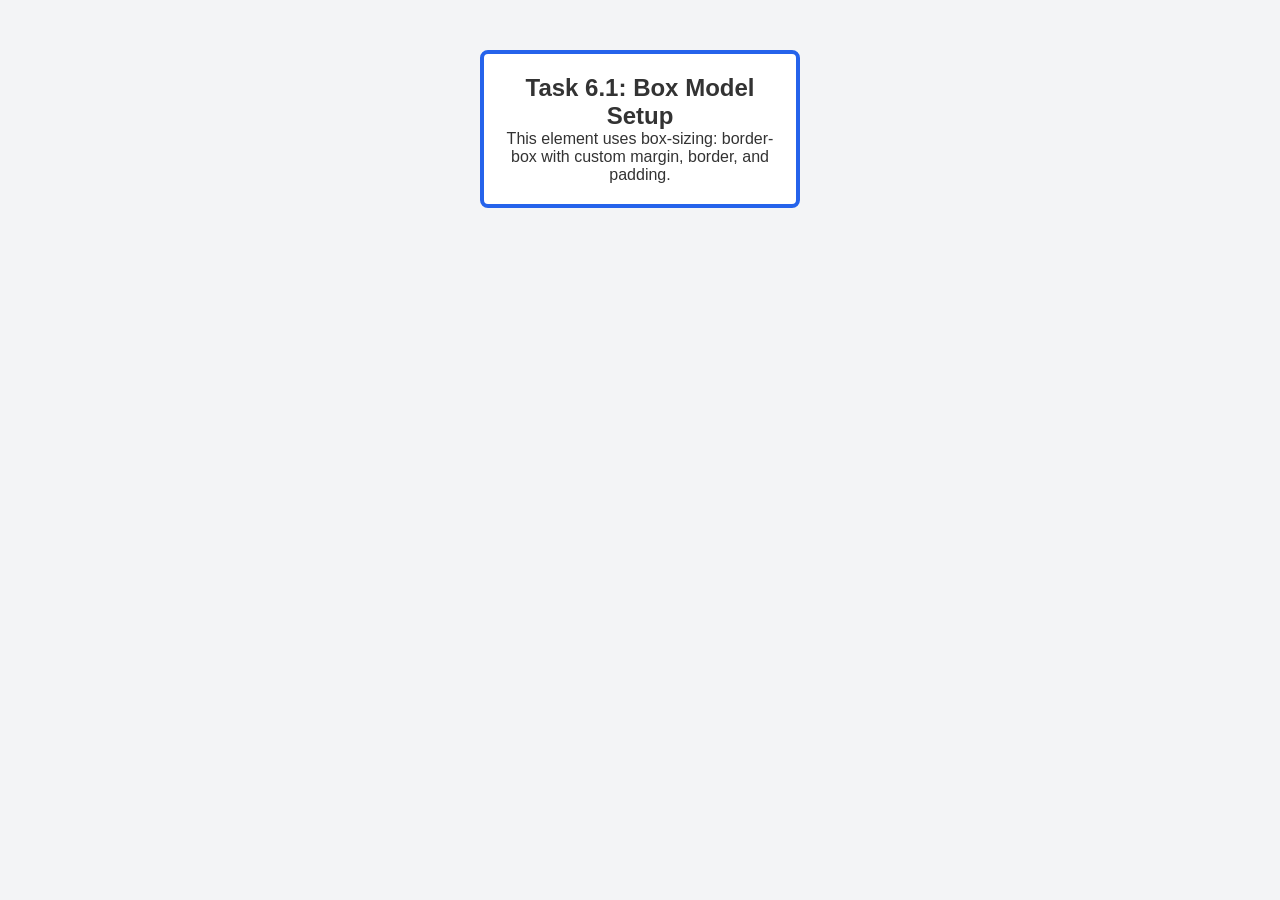
==== week6/index.html @ e03bd0a2 "Task 6.1: Implement box-sizing border-box reset with custom padding, border, and margin" ====
<!DOCTYPE html>
<html lang="en">

<head>
    <meta charset="UTF-8">
    <meta name="viewport" content="width=device-width, initial-scale=1.0">
    <title>Week 6 Assignment</title>
    <link rel="stylesheet" href="style.css">
</head>

<body>

    <!-- Task 6.1: Box Model Test Element -->
    <div class="box-model-demo">
        <h2>Task 6.1: Box Model Setup</h2>
        <p>This element uses box-sizing: border-box with custom margin, border, and padding.</p>
    </div>

</body>

</html>
---- week6/style.css ----
/* Task 6.1: Universal Box-Sizing Reset */
*,
*::before,
*::after {
    box-sizing: border-box;
    margin: 0;
    padding: 0;
}

body {
    font-family: Arial, sans-serif;
    background-color: #f3f4f6;
    padding: 20px;
    color: #333;
}

/* Task 6.1: Box Model Demonstration */
.box-model-demo {
    width: 320px;
    padding: 20px;
    /* Padding */
    border: 4px solid #2563eb;
    /* Border */
    margin: 30px auto;
    /* Margin */
    background-color: #ffffff;
    border-radius: 8px;
    text-align: center;
}
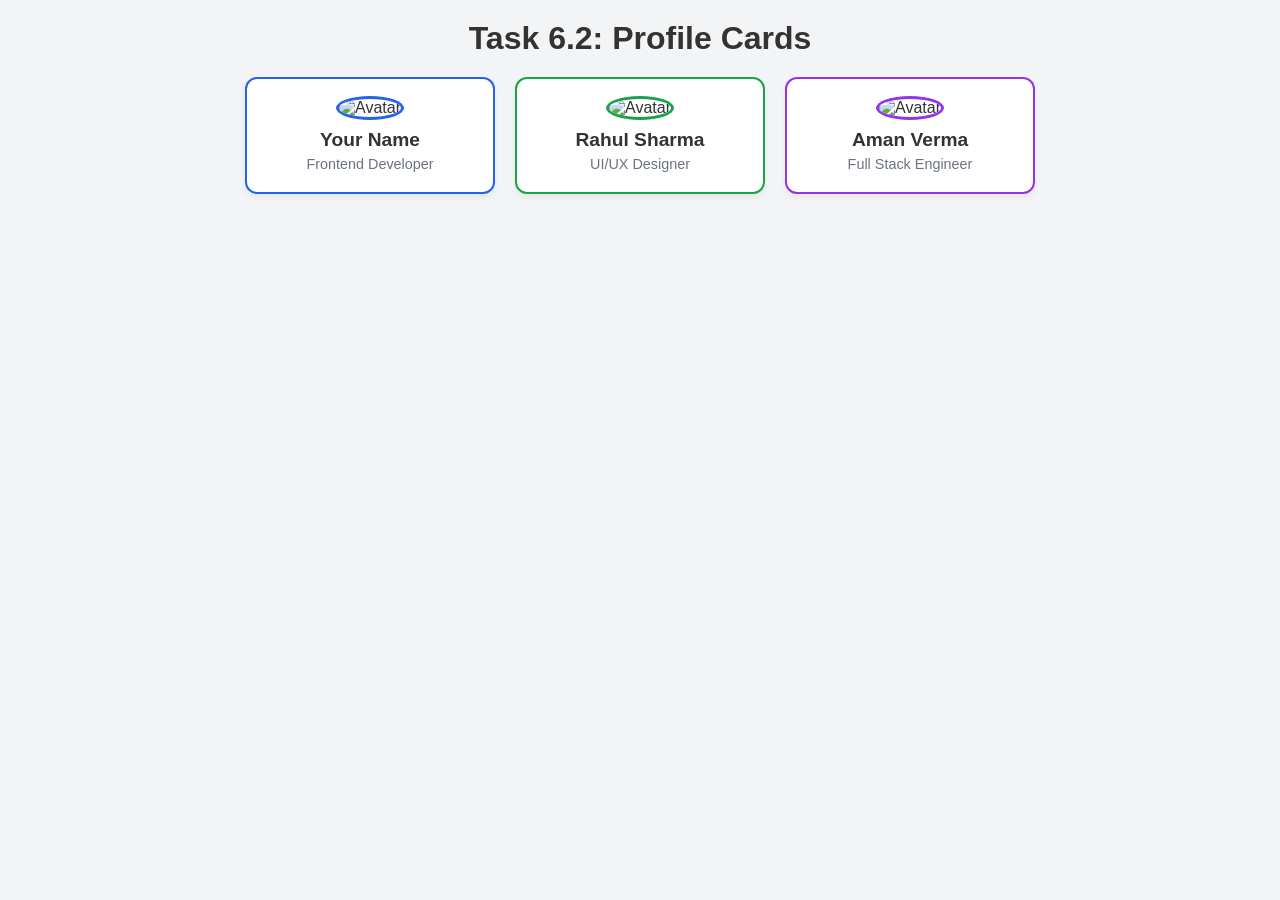
==== commit 128e33e4: "Task 6.2: Create profile cards with circle avatar, rounded corners, and 3 color variations" ====
--- a/week6/index.html
+++ b/week6/index.html
@@ -10,10 +10,29 @@
 
 <body>
 
-    <!-- Task 6.1: Box Model Test Element -->
-    <div class="box-model-demo">
-        <h2>Task 6.1: Box Model Setup</h2>
-        <p>This element uses box-sizing: border-box with custom margin, border, and padding.</p>
+    <h1 style="text-align: center; margin-bottom: 20px;">Task 6.2: Profile Cards</h1>
+
+    <div class="cards-container">
+        <!-- Card 1: Blue Version -->
+        <div class="profile-card card--blue">
+            <img src="https://via.placeholder.com/100" alt="Avatar" class="avatar">
+            <h3>Your Name</h3>
+            <p class="role">Frontend Developer</p>
+        </div>
+
+        <!-- Card 2: Green Version -->
+        <div class="profile-card card--green">
+            <img src="https://via.placeholder.com/100" alt="Avatar" class="avatar">
+            <h3>Rahul Sharma</h3>
+            <p class="role">UI/UX Designer</p>
+        </div>
+
+        <!-- Card 3: Purple Version -->
+        <div class="profile-card card--purple">
+            <img src="https://via.placeholder.com/100" alt="Avatar" class="avatar">
+            <h3>Aman Verma</h3>
+            <p class="role">Full Stack Engineer</p>
+        </div>
     </div>
 
 </body>
--- a/week6/style.css
+++ b/week6/style.css
@@ -14,16 +14,68 @@
     color: #333;
 }
 
-/* Task 6.1: Box Model Demonstration */
-.box-model-demo {
-    width: 320px;
+.cards-container {
+    display: flex;
+    justify-content: center;
+    gap: 20px;
+    flex-wrap: wrap;
+    margin-top: 20px;
+}
+
+/* Task 6.2: Card Component Base */
+.profile-card {
+    width: 250px;
     padding: 20px;
-    /* Padding */
-    border: 4px solid #2563eb;
-    /* Border */
-    margin: 30px auto;
-    /* Margin */
+    border-width: 2px;
+    border-style: solid;
+    border-radius: 12px;
+    /* Round corners */
     background-color: #ffffff;
-    border-radius: 8px;
     text-align: center;
+    box-shadow: 0 4px 6px rgba(0, 0, 0, 0.05);
+}
+
+/* Circle Avatar */
+.avatar {
+    width: 90px;
+    height: 90px;
+    border-radius: 50%;
+    /* Perfect circle avatar */
+    object-fit: cover;
+    margin-bottom: 12px;
+}
+
+.profile-card h3 {
+    margin-bottom: 5px;
+    font-size: 1.2rem;
+}
+
+.profile-card .role {
+    font-size: 0.9rem;
+    color: #6b7280;
+}
+
+/* Task 6.2: Color Variations */
+.card--blue {
+    border-color: #2563eb;
+}
+
+.card--blue .avatar {
+    box-shadow: 0 0 0 3px #2563eb;
+}
+
+.card--green {
+    border-color: #16a34a;
+}
+
+.card--green .avatar {
+    box-shadow: 0 0 0 3px #16a34a;
+}
+
+.card--purple {
+    border-color: #9333ea;
+}
+
+.card--purple .avatar {
+    box-shadow: 0 0 0 3px #9333ea;
 }
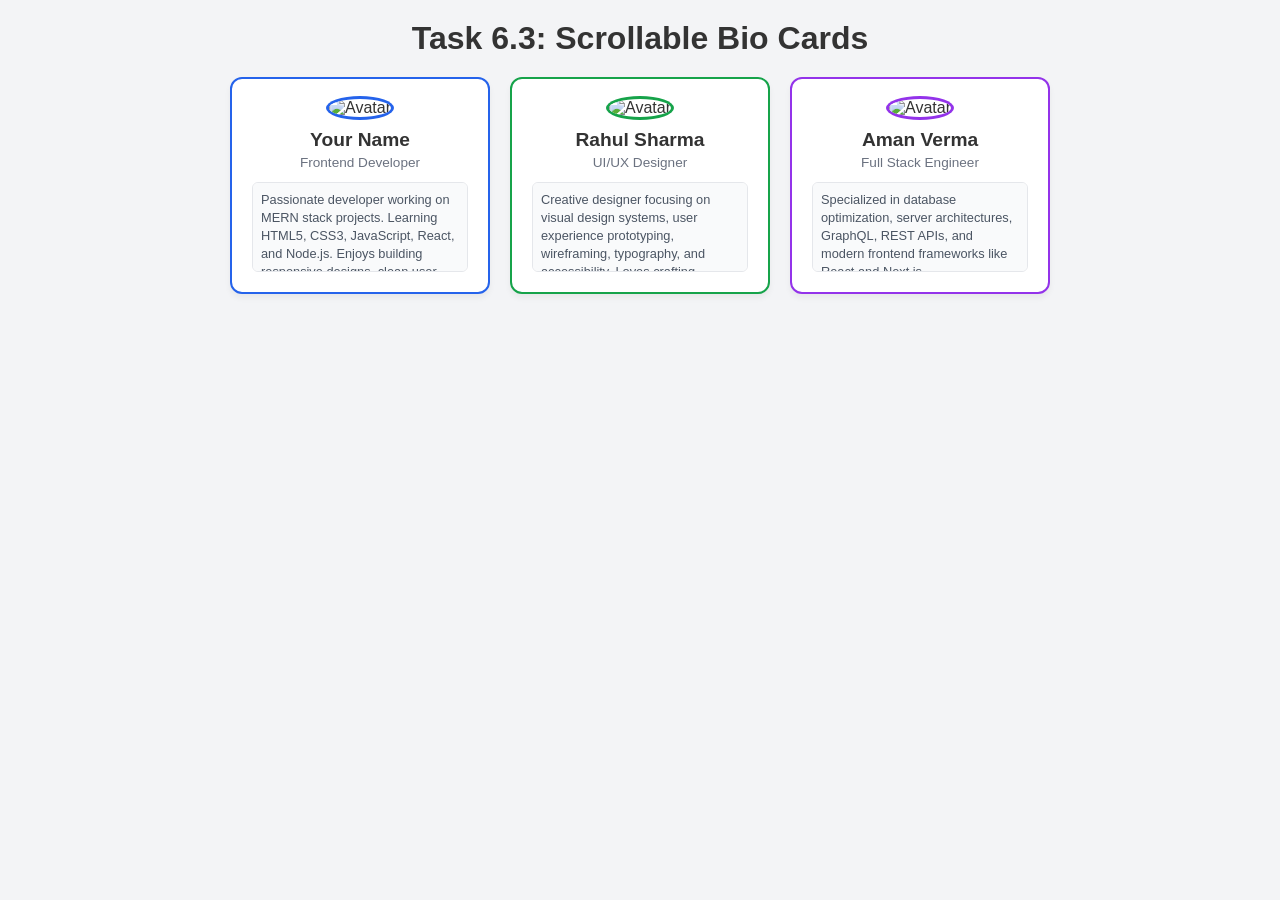
==== commit bdaa9ce1: "Task 6.3: Add fixed height and overflow auto to bio box for scrollability" ====
--- a/week6/index.html
+++ b/week6/index.html
@@ -10,7 +10,7 @@
 
 <body>
 
-    <h1 style="text-align: center; margin-bottom: 20px;">Task 6.2: Profile Cards</h1>
+    <h1 style="text-align: center; margin-bottom: 20px;">Task 6.3: Scrollable Bio Cards</h1>
 
     <div class="cards-container">
         <!-- Card 1: Blue Version -->
@@ -18,6 +18,12 @@
             <img src="https://via.placeholder.com/100" alt="Avatar" class="avatar">
             <h3>Your Name</h3>
             <p class="role">Frontend Developer</p>
+
+            <!-- Task 6.3: Scrollable Bio Box -->
+            <div class="bio-box">
+                <p>Passionate developer working on MERN stack projects. Learning HTML5, CSS3, JavaScript, React, and
+                    Node.js. Enjoys building responsive designs, clean user interfaces, and modular backend APIs.</p>
+            </div>
         </div>
 
         <!-- Card 2: Green Version -->
@@ -25,6 +31,12 @@
             <img src="https://via.placeholder.com/100" alt="Avatar" class="avatar">
             <h3>Rahul Sharma</h3>
             <p class="role">UI/UX Designer</p>
+
+            <!-- Task 6.3: Scrollable Bio Box -->
+            <div class="bio-box">
+                <p>Creative designer focusing on visual design systems, user experience prototyping, wireframing,
+                    typography, and accessibility. Loves crafting interactive user journeys.</p>
+            </div>
         </div>
 
         <!-- Card 3: Purple Version -->
@@ -32,6 +44,12 @@
             <img src="https://via.placeholder.com/100" alt="Avatar" class="avatar">
             <h3>Aman Verma</h3>
             <p class="role">Full Stack Engineer</p>
+
+            <!-- Task 6.3: Scrollable Bio Box -->
+            <div class="bio-box">
+                <p>Specialized in database optimization, server architectures, GraphQL, REST APIs, and modern frontend
+                    frameworks like React and Next.js.</p>
+            </div>
         </div>
     </div>
 
--- a/week6/style.css
+++ b/week6/style.css
@@ -24,35 +24,52 @@
 
 /* Task 6.2: Card Component Base */
 .profile-card {
-    width: 250px;
+    width: 260px;
     padding: 20px;
     border-width: 2px;
     border-style: solid;
     border-radius: 12px;
-    /* Round corners */
     background-color: #ffffff;
     text-align: center;
     box-shadow: 0 4px 6px rgba(0, 0, 0, 0.05);
 }
 
-/* Circle Avatar */
 .avatar {
     width: 90px;
     height: 90px;
     border-radius: 50%;
-    /* Perfect circle avatar */
     object-fit: cover;
     margin-bottom: 12px;
 }
 
 .profile-card h3 {
-    margin-bottom: 5px;
+    margin-bottom: 4px;
     font-size: 1.2rem;
 }
 
 .profile-card .role {
-    font-size: 0.9rem;
+    font-size: 0.85rem;
     color: #6b7280;
+    margin-bottom: 12px;
+}
+
+/* Task 6.3: Fixed height and scrollable bio box */
+.bio-box {
+    height: 90px;
+    /* Fixed height */
+    overflow-y: auto;
+    /* Scrollbar for extra content */
+    padding: 8px;
+    background-color: #f9fafb;
+    border: 1px solid #e5e7eb;
+    border-radius: 6px;
+    text-align: left;
+}
+
+.bio-box p {
+    font-size: 0.8rem;
+    line-height: 1.4;
+    color: #4b5563;
 }
 
 /* Task 6.2: Color Variations */
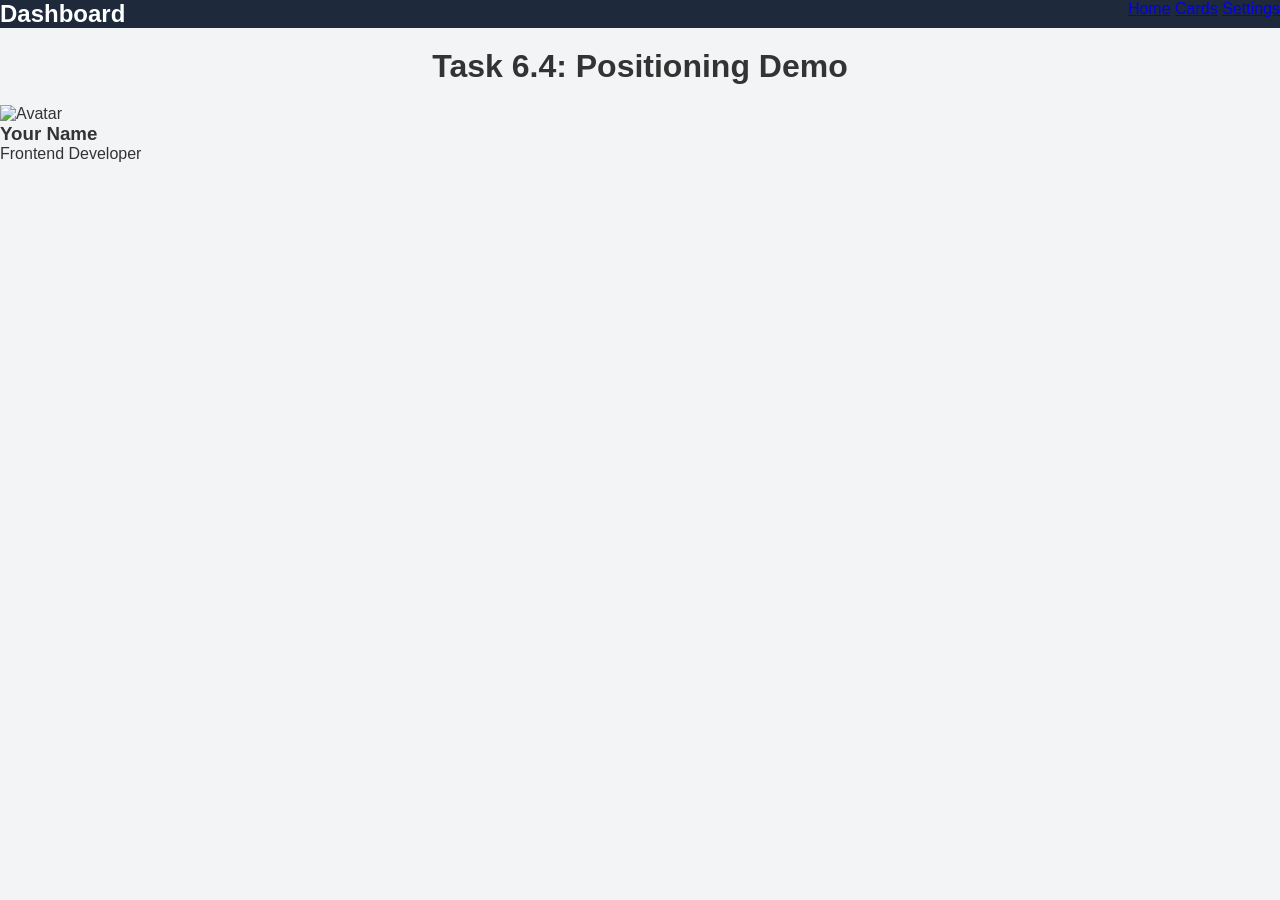
==== commit 248886b5: "Task 6.4: Implement sticky top navigation bar and fixed floating action button" ====
--- a/week6/index.html
+++ b/week6/index.html
@@ -10,49 +10,23 @@
 
 <body>
 
-    <h1 style="text-align: center; margin-bottom: 20px;">Task 6.3: Scrollable Bio Cards</h1>
+    <!-- Task 6.4: Sticky Top Bar Header -->
+    <header class="top-bar">
+        <h2>Dashboard</h2>
+        <nav>
+            <a href="#">Home</a>
+            <a href="#">Cards</a>
+            <a href="#">Settings</a>
+        </nav>
+    </header>
 
-    <div class="cards-container">
-        <!-- Card 1: Blue Version -->
-        <div class="profile-card card--blue">
-            <img src="https://via.placeholder.com/100" alt="Avatar" class="avatar">
-            <h3>Your Name</h3>
-            <p class="role">Frontend Developer</p>
+    <main class="content">
+        <h1 style="text-align: center; margin: 20px 0;">Task 6.4: Positioning Demo</h1>
 
-            <!-- Task 6.3: Scrollable Bio Box -->
-            <div class="bio-box">
-                <p>Passionate developer working on MERN stack projects. Learning HTML5, CSS3, JavaScript, React, and
-                    Node.js. Enjoys building responsive designs, clean user interfaces, and modular backend APIs.</p>
-            </div>
-        </div>
-
-        <!-- Card 2: Green Version -->
-        <div class="profile-card card--green">
-            <img src="https://via.placeholder.com/100" alt="Avatar" class="avatar">
-            <h3>Rahul Sharma</h3>
-            <p class="role">UI/UX Designer</p>
-
-            <!-- Task 6.3: Scrollable Bio Box -->
-            <div class="bio-box">
-                <p>Creative designer focusing on visual design systems, user experience prototyping, wireframing,
-                    typography, and accessibility. Loves crafting interactive user journeys.</p>
-            </div>
-        </div>
-
-        <!-- Card 3: Purple Version -->
-        <div class="profile-card card--purple">
-            <img src="https://via.placeholder.com/100" alt="Avatar" class="avatar">
-            <h3>Aman Verma</h3>
-            <p class="role">Full Stack Engineer</p>
-
-            <!-- Task 6.3: Scrollable Bio Box -->
-            <div class="bio-box">
-                <p>Specialized in database optimization, server architectures, GraphQL, REST APIs, and modern frontend
-                    frameworks like React and Next.js.</p>
-            </div>
-        </div>
-    </div>
-
-</body>
-
-</html>+        <div class="cards-container">
+            <!-- Card 1: Blue Version -->
+            <div class="profile-card card--blue">
+                <img src="https://via.placeholder.com/100" alt="Avatar" class="avatar">
+                <h3>Your Name</h3>
+                <p class="role">Frontend Developer</p>
+                <div class="bio-box">
--- a/week6/style.css
+++ b/week6/style.css
@@ -10,89 +10,16 @@
 body {
     font-family: Arial, sans-serif;
     background-color: #f3f4f6;
-    padding: 20px;
     color: #333;
 }
 
-.cards-container {
+/* Task 6.4: Sticky Top Bar Header */
+.top-bar {
+    position: sticky;
+    top: 0;
+    z-index: 100;
+    background-color: #1e293b;
+    color: #ffffff;
     display: flex;
-    justify-content: center;
-    gap: 20px;
-    flex-wrap: wrap;
-    margin-top: 20px;
-}
-
-/* Task 6.2: Card Component Base */
-.profile-card {
-    width: 260px;
-    padding: 20px;
-    border-width: 2px;
-    border-style: solid;
-    border-radius: 12px;
-    background-color: #ffffff;
-    text-align: center;
-    box-shadow: 0 4px 6px rgba(0, 0, 0, 0.05);
-}
-
-.avatar {
-    width: 90px;
-    height: 90px;
-    border-radius: 50%;
-    object-fit: cover;
-    margin-bottom: 12px;
-}
-
-.profile-card h3 {
-    margin-bottom: 4px;
-    font-size: 1.2rem;
-}
-
-.profile-card .role {
-    font-size: 0.85rem;
-    color: #6b7280;
-    margin-bottom: 12px;
-}
-
-/* Task 6.3: Fixed height and scrollable bio box */
-.bio-box {
-    height: 90px;
-    /* Fixed height */
-    overflow-y: auto;
-    /* Scrollbar for extra content */
-    padding: 8px;
-    background-color: #f9fafb;
-    border: 1px solid #e5e7eb;
-    border-radius: 6px;
-    text-align: left;
-}
-
-.bio-box p {
-    font-size: 0.8rem;
-    line-height: 1.4;
-    color: #4b5563;
-}
-
-/* Task 6.2: Color Variations */
-.card--blue {
-    border-color: #2563eb;
-}
-
-.card--blue .avatar {
-    box-shadow: 0 0 0 3px #2563eb;
-}
-
-.card--green {
-    border-color: #16a34a;
-}
-
-.card--green .avatar {
-    box-shadow: 0 0 0 3px #16a34a;
-}
-
-.card--purple {
-    border-color: #9333ea;
-}
-
-.card--purple .avatar {
-    box-shadow: 0 0 0 3px #9333ea;
+    justify-content: space-between;
 }
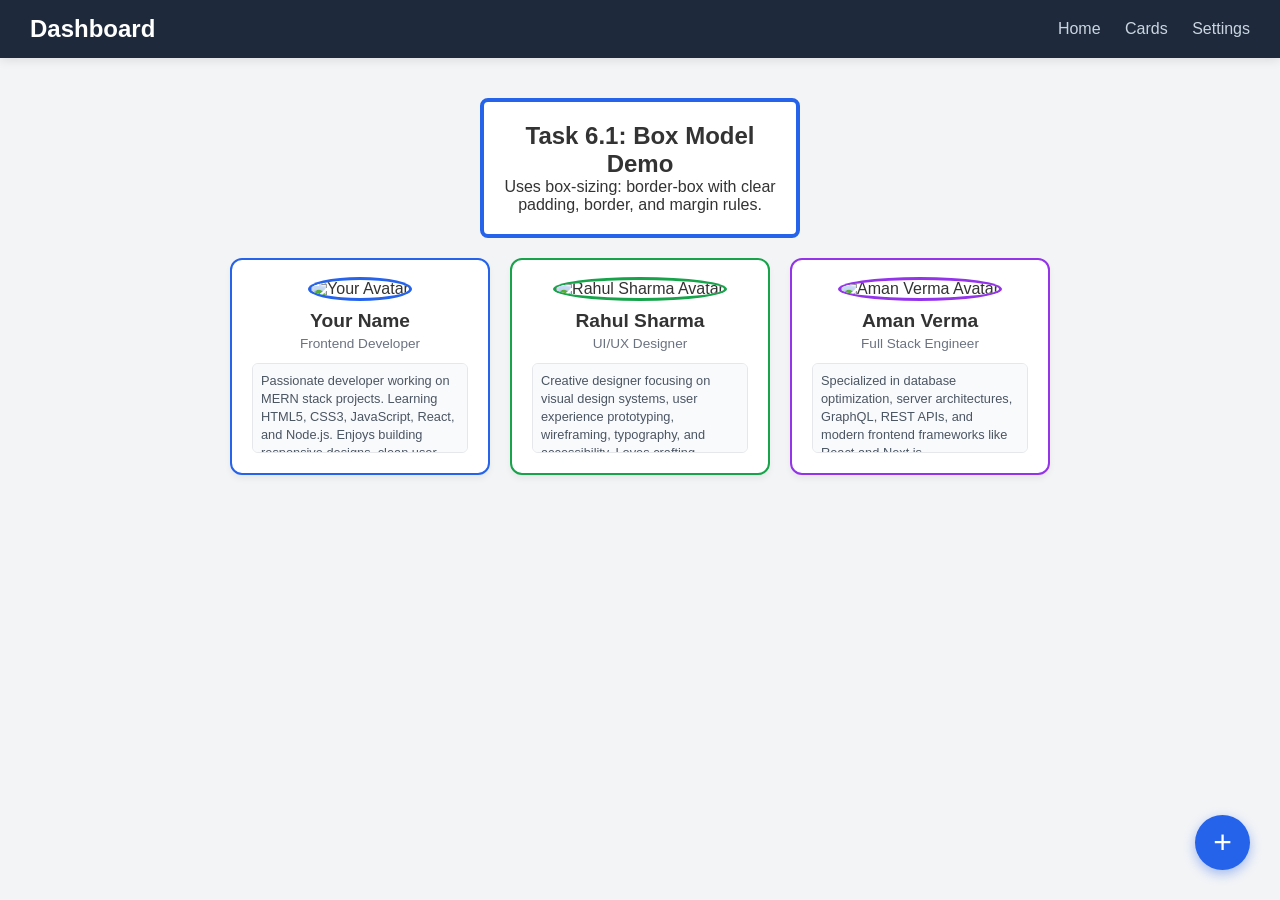
==== commit de2e4907: "Task 6.5: Refactor BEM class names and complete Week 6 assignment submission" ====
--- a/week6/index.html
+++ b/week6/index.html
@@ -4,7 +4,7 @@
 <head>
     <meta charset="UTF-8">
     <meta name="viewport" content="width=device-width, initial-scale=1.0">
-    <title>Week 6 Assignment</title>
+    <title>Week 6 Assignment - Box Model & Positioning</title>
     <link rel="stylesheet" href="style.css">
 </head>
 
@@ -12,21 +12,62 @@
 
     <!-- Task 6.4: Sticky Top Bar Header -->
     <header class="top-bar">
-        <h2>Dashboard</h2>
-        <nav>
-            <a href="#">Home</a>
-            <a href="#">Cards</a>
-            <a href="#">Settings</a>
+        <h2 class="top-bar__title">Dashboard</h2>
+        <nav class="top-bar__nav">
+            <a href="#" class="top-bar__link">Home</a>
+            <a href="#" class="top-bar__link">Cards</a>
+            <a href="#" class="top-bar__link">Settings</a>
         </nav>
     </header>
 
     <main class="content">
-        <h1 style="text-align: center; margin: 20px 0;">Task 6.4: Positioning Demo</h1>
+        <!-- Task 6.1: Box Model Demo Section -->
+        <section class="box-model-demo">
+            <h2>Task 6.1: Box Model Demo</h2>
+            <p>Uses box-sizing: border-box with clear padding, border, and margin rules.</p>
+        </section>
 
-        <div class="cards-container">
-            <!-- Card 1: Blue Version -->
-            <div class="profile-card card--blue">
-                <img src="https://via.placeholder.com/100" alt="Avatar" class="avatar">
-                <h3>Your Name</h3>
-                <p class="role">Frontend Developer</p>
-                <div class="bio-box">+        <!-- Task 6.2 & 6.3: Profile Cards Section -->
+        <section class="cards-container">
+            <!-- Card 1: Blue Modifier -->
+            <article class="profile-card profile-card--blue">
+                <img src="https://via.placeholder.com/100" alt="Your Avatar" class="profile-card__avatar">
+                <h3 class="profile-card__name">Your Name</h3>
+                <p class="profile-card__role">Frontend Developer</p>
+                <div class="profile-card__bio">
+                    <p>Passionate developer working on MERN stack projects. Learning HTML5, CSS3, JavaScript, React, and
+                        Node.js. Enjoys building responsive designs, clean user interfaces, and modular backend APIs.
+                    </p>
+                </div>
+            </article>
+
+            <!-- Card 2: Green Modifier -->
+            <article class="profile-card profile-card--green">
+                <img src="https://via.placeholder.com/100" alt="Rahul Sharma Avatar" class="profile-card__avatar">
+                <h3 class="profile-card__name">Rahul Sharma</h3>
+                <p class="profile-card__role">UI/UX Designer</p>
+                <div class="profile-card__bio">
+                    <p>Creative designer focusing on visual design systems, user experience prototyping, wireframing,
+                        typography, and accessibility. Loves crafting interactive user journeys.</p>
+                </div>
+            </article>
+
+            <!-- Card 3: Purple Modifier -->
+            <article class="profile-card profile-card--purple">
+                <img src="https://via.placeholder.com/100" alt="Aman Verma Avatar" class="profile-card__avatar">
+                <h3 class="profile-card__name">Aman Verma</h3>
+                <p class="profile-card__role">Full Stack Engineer</p>
+                <div class="profile-card__bio">
+                    <p>Specialized in database optimization, server architectures, GraphQL, REST APIs, and modern
+                        frontend frameworks like React and Next.js.</p>
+                </div>
+            </article>
+        </section>
+    </main>
+
+    <!-- Task 6.4: Fixed Floating Action Button -->
+    <button class="fab-btn" title="Add New Card" aria-label="Add Card">+</button>
+
+</body>
+
+</html>
--- a/week6/style.css
+++ b/week6/style.css
@@ -1,4 +1,6 @@
-/* Task 6.1: Universal Box-Sizing Reset */
+/* ==========================================
+   Task 6.1: Global Reset & Universal Box Sizing
+   ========================================== */
 *,
 *::before,
 *::after {
@@ -13,7 +15,9 @@
     color: #333;
 }
 
-/* Task 6.4: Sticky Top Bar Header */
+/* ==========================================
+   Task 6.4: Sticky Top Bar Header
+   ========================================== */
 .top-bar {
     position: sticky;
     top: 0;
@@ -22,4 +26,144 @@
     color: #ffffff;
     display: flex;
     justify-content: space-between;
+    align-items: center;
+    padding: 15px 30px;
+    box-shadow: 0 2px 10px rgba(0, 0, 0, 0.1);
+}
+
+.top-bar__link {
+    color: #cbd5e1;
+    text-decoration: none;
+    margin-left: 20px;
+    font-weight: 500;
+}
+
+.top-bar__link:hover {
+    color: #ffffff;
+}
+
+.content {
+    padding: 20px;
+}
+
+/* ==========================================
+   Task 6.1: Box Model Demonstration
+   ========================================== */
+.box-model-demo {
+    width: 320px;
+    padding: 20px;
+    border: 4px solid #2563eb;
+    margin: 20px auto;
+    background-color: #ffffff;
+    border-radius: 8px;
+    text-align: center;
+}
+
+/* ==========================================
+   Task 6.2 & 6.3: Cards Layout & Component
+   ========================================== */
+.cards-container {
+    display: flex;
+    justify-content: center;
+    gap: 20px;
+    flex-wrap: wrap;
+    margin-top: 20px;
+}
+
+.profile-card {
+    width: 260px;
+    padding: 20px;
+    border-width: 2px;
+    border-style: solid;
+    border-radius: 12px;
+    background-color: #ffffff;
+    text-align: center;
+    box-shadow: 0 4px 6px rgba(0, 0, 0, 0.05);
+}
+
+.profile-card__avatar {
+    width: 90px;
+    height: 90px;
+    border-radius: 50%;
+    object-fit: cover;
+    margin-bottom: 12px;
+}
+
+.profile-card__name {
+    margin-bottom: 4px;
+    font-size: 1.2rem;
+}
+
+.profile-card__role {
+    font-size: 0.85rem;
+    color: #6b7280;
+    margin-bottom: 12px;
+}
+
+/* Task 6.3: Fixed Height & Scrollable Bio */
+.profile-card__bio {
+    height: 90px;
+    overflow-y: auto;
+    padding: 8px;
+    background-color: #f9fafb;
+    border: 1px solid #e5e7eb;
+    border-radius: 6px;
+    text-align: left;
+}
+
+.profile-card__bio p {
+    font-size: 0.8rem;
+    line-height: 1.4;
+    color: #4b5563;
+}
+
+/* Task 6.2: Color Variations (Modifiers) */
+.profile-card--blue {
+    border-color: #2563eb;
+}
+
+.profile-card--blue .profile-card__avatar {
+    box-shadow: 0 0 0 3px #2563eb;
+}
+
+.profile-card--green {
+    border-color: #16a34a;
+}
+
+.profile-card--green .profile-card__avatar {
+    box-shadow: 0 0 0 3px #16a34a;
+}
+
+.profile-card--purple {
+    border-color: #9333ea;
+}
+
+.profile-card--purple .profile-card__avatar {
+    box-shadow: 0 0 0 3px #9333ea;
+}
+
+/* ==========================================
+   Task 6.4: Fixed Floating Action Button (+)
+   ========================================== */
+.fab-btn {
+    position: fixed;
+    bottom: 30px;
+    right: 30px;
+    z-index: 200;
+    width: 55px;
+    height: 55px;
+    border-radius: 50%;
+    background-color: #2563eb;
+    color: #ffffff;
+    font-size: 2rem;
+    border: none;
+    cursor: pointer;
+    box-shadow: 0 4px 12px rgba(37, 99, 235, 0.4);
+    display: flex;
+    align-items: center;
+    justify-content: center;
+}
+
+.fab-btn:hover {
+    background-color: #1d4ed8;
 }
